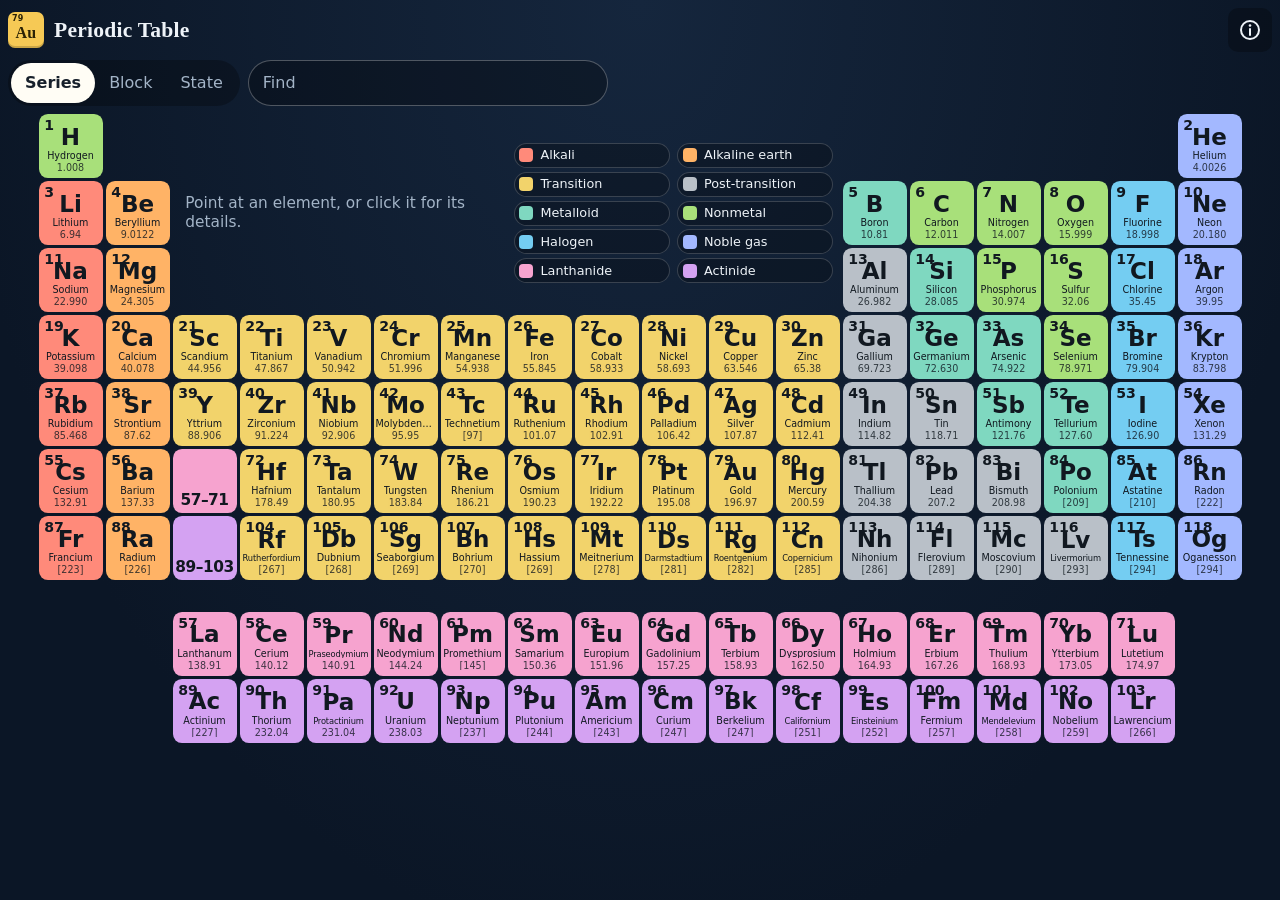
==== index.html @ 90e032f4 "Add browser periodic table with element details (1.0.0) An interactive periodic table as a static pa" ====
<!doctype html>
<html lang="en">
<head>
<meta charset="utf-8">
<meta name="viewport" content="width=device-width, initial-scale=1, viewport-fit=cover">
<meta name="theme-color" content="#0b1626">
<meta name="description" content="An interactive periodic table: tap any element, or slide a finger across the table, to see each element's details.">
<title>Periodic Table</title>
<link rel="icon" href="data:image/svg+xml,<svg xmlns=%22http://www.w3.org/2000/svg%22 viewBox=%220 0 100 100%22><rect width=%22100%22 height=%22100%22 rx=%2220%22 fill=%22%23f6c955%22/><text x=%2250%22 y=%2268%22 text-anchor=%22middle%22 font-family=%22Georgia,serif%22 font-size=%2252%22 font-weight=%22700%22 fill=%22%232b2205%22>Au</text></svg>">
<link rel="stylesheet" href="css/style.css">
</head>
<body>
<div class="app">
  <header id="topbar" class="topbar">
    <h1 class="brand"><span class="brand-tile" aria-hidden="true"><small>79</small>Au</span><span class="brand-text">Periodic Table</span></h1>
    <button id="btn-about" class="icon-btn" aria-label="About">
      <svg viewBox="0 0 24 24" aria-hidden="true">
        <circle class="line" cx="12" cy="12" r="9"/>
        <path class="line" d="M12 11v6"/>
        <circle cx="12" cy="7.5" r="1.3"/>
      </svg>
    </button>
  </header>

  <main id="explore" class="screen explore" data-layout="stack">
    <div id="toolbar" class="toolbar">
      <div class="choice" data-setting="color" role="group" aria-label="Color by">
        <button data-value="category">Series</button>
        <button data-value="block">Block</button>
        <button data-value="state">State</button>
      </div>
      <input id="find" class="find" type="search" placeholder="Find" aria-label="Find an element by name, symbol or number" autocomplete="off" autocapitalize="off" autocorrect="off" spellcheck="false" enterkeyhint="go">
    </div>
    <div id="board-wrap" class="board-wrap">
      <div id="ptable" class="ptable" data-color="category" data-size="s"></div>
    </div>
    <div id="legend" class="legend" role="group" aria-label="Key: tap one to pick out those elements"></div>
    <p id="hint" class="hint muted" role="status" aria-live="polite"></p>
  </main>
</div>

<div id="details" class="overlay sheet" hidden>
  <div class="dialog details" role="dialog" aria-modal="true" aria-labelledby="details-name" tabindex="-1">
    <header class="details-top">
      <div id="details-tile" class="tile big"></div>
      <div class="details-title">
        <h2 id="details-name"></h2>
        <p id="details-cat"></p>
      </div>
      <button class="icon-btn" data-close aria-label="Close">
        <svg viewBox="0 0 24 24" aria-hidden="true"><path class="line" d="M6 6l12 12M18 6L6 18"/></svg>
      </button>
    </header>
    <div id="details-body" class="details-body"></div>
    <footer class="details-nav">
      <button id="btn-prev" class="btn"></button>
      <button id="btn-next" class="btn"></button>
    </footer>
  </div>
</div>

<div id="about" class="overlay" hidden>
  <div class="dialog">
    <h2>Periodic Table</h2>
    <p id="about-version"></p>
    <p class="muted">If this is older than you expect, refresh the page. Browsers can hold on to the previous version for a few minutes after an update.</p>
    <p class="muted">Element data: <a href="https://pubchem.ncbi.nlm.nih.gov/ptable/" target="_blank" rel="noopener">PubChem</a>, National Library of Medicine. The series follow PubChem's grouping; atomic weights are IUPAC's standard values, as school tables print them.</p>
    <p><a href="https://github.com/menaechmus/PeriodicTable" target="_blank" rel="noopener">Source on GitHub</a></p>
    <button class="btn primary" data-close>Close</button>
  </div>
</div>

<script type="module" src="js/ui.js"></script>
</body>
</html>
---- css/style.css ----
:root {
  --bg: #15263d;
  --bg-deep: #0b1626;
  --ink: #eef3f8;
  --muted: #a3b4c7;
  --paper: #fffdf5;
  --gold: #f6c955;
  --tip: #9fe8ff;
  --warn: #ffb4a3;
  --panel: #182c46; /* boxes */
  --on-fill: #111820; /* writing on a coloured tile */
  /* The ten series. Light fills, so the dark symbols on them stay easy to
     read even on a phone's smallest tiles. */
  --alkali: #ff8a7a;
  --alkaline: #ffb366;
  --transition: #f2d36b;
  --post: #b9c0c8;
  --metalloid: #7fd8c0;
  --nonmetal: #a8e07a;
  --halogen: #74cdf2;
  --noble: #a3b8ff;
  --lanthanide: #f6a3cf;
  --actinide: #d4a2f2;
  /* Blocks */
  --s: #ff9f80;
  --p: #8fd6f5;
  --d: #f2d36b;
  --f: #c9a6f5;
  /* At room temperature */
  --solid: #e3d5b8;
  --liquid: #6fc3f0;
  --gas: #ffb0c4;
  --unknown: #8a97a8;
}

* { box-sizing: border-box; }
[hidden] { display: none !important; }

html {
  background: var(--bg-deep);
  -webkit-text-size-adjust: 100%;
}

body {
  margin: 0;
  min-height: 100vh;
  min-height: 100dvh;
  background: radial-gradient(ellipse at 50% 0%, var(--bg), var(--bg-deep) 75%) fixed;
  color: var(--ink);
  font: 16px/1.4 system-ui, -apple-system, 'Segoe UI', Roboto, sans-serif;
  -webkit-tap-highlight-color: transparent;
  touch-action: manipulation;
  -webkit-user-select: none;
  user-select: none;
}

h1, h2, h3, p, figure, ol, ul, dl, dd { margin: 0; }

button {
  font: inherit;
  color: inherit;
  cursor: pointer;
}

:focus-visible {
  outline: 3px solid var(--tip);
  outline-offset: 2px;
}

.muted {
  color: var(--muted);
  font-size: 0.85rem;
}

.app {
  display: flex;
  flex-direction: column;
  gap: 8px;
  max-width: 1280px;
  min-height: 100vh;
  min-height: 100dvh;
  margin: 0 auto;
  padding: max(8px, env(safe-area-inset-top)) max(8px, env(safe-area-inset-right))
    max(8px, env(safe-area-inset-bottom)) max(8px, env(safe-area-inset-left));
}

/* Top bar */

.topbar {
  display: flex;
  align-items: center;
  gap: 8px;
  min-height: 44px;
}

.brand {
  display: flex;
  flex: 1;
  align-items: center;
  gap: 10px;
  min-width: 0;
  font: 700 1.35rem Georgia, 'Times New Roman', serif;
  letter-spacing: 0.01em;
  white-space: nowrap;
}

.brand-text {
  overflow: hidden;
  text-overflow: ellipsis;
}

/* A little gold tile, like the HomePage card's. */
.brand-tile {
  position: relative;
  display: grid;
  flex: none;
  place-items: center;
  width: 36px;
  height: 36px;
  padding-top: 5px;
  border-radius: 7px;
  background: var(--gold);
  box-shadow: inset 0 -2px 0 rgba(0, 0, 0, 0.18);
  color: #2b2205;
  font-size: 1rem;
}

.brand-tile small {
  position: absolute;
  top: 2px;
  left: 4px;
  font: 600 0.5rem system-ui, sans-serif;
}

/* Buttons */

.btn {
  min-height: 48px;
  padding: 10px 18px;
  border: 1px solid rgba(255, 255, 255, 0.28);
  border-radius: 12px;
  background: rgba(255, 255, 255, 0.08);
  font-weight: 600;
}

.btn,
.choice button { white-space: nowrap; }

.btn.primary {
  border-color: var(--gold);
  background: var(--gold);
  color: #2b2205;
}

.btn.danger { color: var(--warn); }

.btn:disabled {
  opacity: 0.45;
  cursor: default;
}

.row {
  display: flex;
  gap: 8px;
}

.row > * { flex: 1; }

.icon-btn {
  flex: none;
  width: 44px;
  height: 44px;
  border: 0;
  border-radius: 10px;
  background: rgba(0, 0, 0, 0.28);
  font-size: 1.2rem;
}

.icon-btn svg {
  display: block;
  width: 24px;
  height: 24px;
  margin: auto;
  fill: currentColor;
}

.icon-btn svg .line {
  fill: none;
  stroke: currentColor;
  stroke-linecap: round;
  stroke-width: 2;
}

.choice {
  display: flex;
  padding: 3px;
  border-radius: 999px;
  background: rgba(0, 0, 0, 0.28);
}

.choice button {
  min-height: 40px;
  padding: 8px 14px;
  border: 0;
  border-radius: 999px;
  background: none;
  color: var(--muted);
}

.choice button[aria-pressed='true'] {
  background: var(--paper);
  color: #17202b;
  font-weight: 600;
}

/* The table screen */

.explore {
  display: grid;
  align-content: start;
  gap: 8px;
}

.toolbar {
  display: flex;
  flex-wrap: wrap;
  align-items: center;
  gap: 8px;
}

.find {
  flex: 1 1 110px;
  min-width: 0;
  max-width: 360px;
  min-height: 46px;
  padding: 6px 14px;
  border: 1px solid rgba(255, 255, 255, 0.28);
  border-radius: 999px;
  background: rgba(0, 0, 0, 0.28);
  color: var(--ink);
  font: inherit;
  -webkit-user-select: text;
  user-select: text;
}

.find::placeholder { color: var(--muted); }

.board-wrap { min-width: 0; }

/* The table. ui.js works out --cell (one tile's width) and --gap from the
   room there is, and data-size from --cell: s shows symbols only, m adds the
   atomic number, l the name and weight too. */
.ptable {
  --cell: 18px;
  --gap: 1px;
  display: grid;
  grid-template-columns: repeat(18, var(--cell));
  grid-template-rows: repeat(7, var(--cell)) calc(var(--cell) * 0.4) repeat(2, var(--cell));
  justify-content: center;
  gap: var(--gap);
  /* A finger can slide across the table without scrolling the page, or
     bringing up the phone's press-and-hold menu. */
  touch-action: none;
  -webkit-touch-callout: none;
}

[data-cat='alkali'] { --cat: var(--alkali); }
[data-cat='alkaline'] { --cat: var(--alkaline); }
[data-cat='transition'] { --cat: var(--transition); }
[data-cat='post'] { --cat: var(--post); }
[data-cat='metalloid'] { --cat: var(--metalloid); }
[data-cat='nonmetal'] { --cat: var(--nonmetal); }
[data-cat='halogen'] { --cat: var(--halogen); }
[data-cat='noble'] { --cat: var(--noble); }
[data-cat='lanthanide'] { --cat: var(--lanthanide); }
[data-cat='actinide'] { --cat: var(--actinide); }
[data-block='s'] { --blk: var(--s); }
[data-block='p'] { --blk: var(--p); }
[data-block='d'] { --blk: var(--d); }
[data-block='f'] { --blk: var(--f); }
[data-state='solid'] { --st: var(--solid); }
[data-state='liquid'] { --st: var(--liquid); }
[data-state='gas'] { --st: var(--gas); }
[data-state='unknown'] { --st: var(--unknown); }

.ptable[data-color='category'] .cell { --fill: var(--cat); }
.ptable[data-color='block'] .cell { --fill: var(--blk); }
.ptable[data-color='state'] .cell { --fill: var(--st); }
.ptable[data-color='state'] .cell.ref { --fill: rgba(255, 255, 255, 0.14); color: var(--muted); }

.cell {
  position: relative;
  display: grid;
  place-content: center;
  justify-items: center;
  min-width: 0;
  padding: 0;
  overflow: hidden;
  border: 0;
  border-radius: calc(var(--cell) * 0.14);
  background: var(--fill);
  color: var(--on-fill);
  font-variant-numeric: tabular-nums;
  line-height: 1;
  transition: opacity 0.15s, transform 0.1s;
}

.cell .sym {
  font-size: calc(var(--cell) * 0.52);
  font-weight: 700;
}

.cell .num,
.cell .name,
.cell .mass { display: none; }

.ptable[data-size='m'] .cell .sym {
  margin-top: calc(var(--cell) * 0.14);
  font-size: calc(var(--cell) * 0.44);
}

.ptable[data-size='m'] .cell .num,
.ptable[data-size='l'] .cell .num {
  position: absolute;
  top: calc(var(--cell) * 0.07);
  left: calc(var(--cell) * 0.09);
  display: block;
  font-size: calc(var(--cell) * 0.22);
  font-weight: 600;
}

.ptable[data-size='l'] .cell {
  place-content: end center;
  padding-bottom: calc(var(--cell) * 0.08);
}

.ptable[data-size='l'] .cell .sym { font-size: calc(var(--cell) * 0.36); }

.ptable[data-size='l'] .cell .name,
.ptable[data-size='l'] .cell .mass {
  display: block;
  max-width: calc(var(--cell) - 4px);
  margin-top: calc(var(--cell) * 0.04);
  overflow: hidden;
  font-size: calc(var(--cell) * 0.15);
  text-overflow: ellipsis;
  white-space: nowrap;
}

.ptable[data-size='l'] .cell[data-long] .name {
  font-size: calc(var(--cell) * 0.13);
  letter-spacing: -0.02em;
}

.ptable[data-size='l'] .cell .mass { opacity: 0.8; }

/* The two pointers down to the f-block rows. */
.cell.ref .sym {
  font-size: calc(var(--cell) * 0.27);
  font-weight: 600;
  letter-spacing: -0.03em;
}

.ptable[data-size='m'] .cell.ref .sym,
.ptable[data-size='l'] .cell.ref .sym { margin: 0; font-size: calc(var(--cell) * 0.24); }

/* Too small to read on a phone's tiles: the colour alone points the way. */
.ptable[data-size='s'] .cell.ref .sym { display: none; }

/* Picked out by the key or by Find: everything else fades. */
.ptable.picking .cell:not(.lit) { opacity: 0.2; }

/* The element under a finger or the mouse, or reached by the arrow keys. */
.cell.at {
  z-index: 1;
  outline: 2px solid var(--ink);
  outline-offset: 1px;
  transform: scale(1.1);
}

/* The element whose details were last opened. */
.cell.current { box-shadow: 0 0 0 2px var(--gold); }

.cell:focus-visible { z-index: 2; }

/* The empty corner over groups 3 to 12 shows the element being pointed at. */
.preview {
  display: flex;
  grid-row: 1 / span 3;
  grid-column: 3 / span 10;
  align-items: center;
  gap: calc(var(--cell) * 0.3);
  min-width: 0;
  padding: 0 calc(var(--cell) * 0.2);
  pointer-events: none;
}

.explore[data-layout='wide'] .preview { grid-column: 3 / span 5; }

.preview .tile {
  --size: calc(var(--cell) * 2.8);
  flex: none;
}

/* Beside the key there is less room across. */
.explore[data-layout='wide'] .preview .tile { --size: calc(var(--cell) * 2.1); }

.preview-text {
  display: grid;
  min-width: 0;
  gap: 2px;
  font-size: max(11px, calc(var(--cell) * 0.24));
  line-height: 1.15;
}

.preview-text b {
  overflow: hidden;
  font-size: max(14px, calc(var(--cell) * 0.3));
  text-overflow: ellipsis;
  white-space: nowrap;
}

.preview-text span { color: var(--muted); }

.preview-hint {
  color: var(--muted);
  font-size: max(11px, calc(var(--cell) * 0.24));
  line-height: 1.25;
}

/* An element tile, for the preview and the details box: number, symbol and
   weight on its series' colour. */
.tile {
  --size: 64px;
  position: relative;
  display: grid;
  flex: none;
  place-content: center;
  justify-items: center;
  width: var(--size);
  height: var(--size);
  border-radius: calc(var(--size) * 0.14);
  background: var(--cat);
  box-shadow: inset 0 calc(var(--size) * -0.04) 0 rgba(0, 0, 0, 0.16);
  color: var(--on-fill);
  line-height: 1;
}

.tile .num {
  position: absolute;
  top: calc(var(--size) * 0.08);
  left: calc(var(--size) * 0.1);
  font-size: calc(var(--size) * 0.2);
  font-weight: 600;
}

.tile .sym {
  margin-top: calc(var(--size) * 0.1);
  font-size: calc(var(--size) * 0.44);
  font-weight: 700;
}

.tile .mass {
  margin-top: calc(var(--size) * 0.06);
  font-size: calc(var(--size) * 0.14);
}

/* The key */

.legend {
  display: flex;
  flex-wrap: wrap;
  gap: 6px;
}

.chip {
  display: inline-flex;
  align-items: center;
  gap: 7px;
  min-height: 34px;
  padding: 4px 12px 4px 7px;
  border: 1px solid rgba(255, 255, 255, 0.18);
  border-radius: 999px;
  background: rgba(0, 0, 0, 0.25);
  font-size: 0.82rem;
  white-space: nowrap;
}

.chip i {
  flex: none;
  width: 16px;
  height: 16px;
  border-radius: 4px;
  background: var(--fill);
}

.chip[aria-pressed='true'] {
  border-color: var(--paper);
  background: var(--paper);
  color: #17202b;
  font-weight: 600;
}

/* "Alkaline earth metals" in full, or "Alkaline earth" where room is short. */
.chip .short { display: none; }

.explore[data-layout='side'] .chip .long,
.legend.in-grid .chip .long { display: none; }

.explore[data-layout='side'] .chip .short,
.legend.in-grid .chip .short { display: inline; }

/* Wide screens: the key sits in the empty corner, beside the preview. */
.legend.in-grid {
  display: grid;
  grid-row: 1 / span 3;
  grid-column: 8 / span 5;
  grid-template-columns: 1fr 1fr;
  align-content: center;
  gap: calc(var(--cell) * 0.06) calc(var(--cell) * 0.12);
  padding: 0 calc(var(--cell) * 0.1);
}

.legend.in-grid .chip {
  min-height: 0;
  padding: calc(var(--cell) * 0.04) calc(var(--cell) * 0.14) calc(var(--cell) * 0.04) calc(var(--cell) * 0.07);
  font-size: max(11px, calc(var(--cell) * 0.2));
}

.legend.in-grid .chip i {
  width: calc(var(--cell) * 0.22);
  height: calc(var(--cell) * 0.22);
}

.hint { min-height: 1.2em; }

/* A phone on its side: the table down the left, the controls and key beside it. */
.explore[data-layout='side'] {
  grid-template-columns: auto minmax(0, 1fr);
  grid-template-areas: 'board tools' 'board legend' 'board hint';
  grid-template-rows: auto auto 1fr;
  align-items: start;
  column-gap: 12px;
}

.explore[data-layout='side'] .board-wrap { grid-area: board; }
.explore[data-layout='side'] .toolbar { grid-area: tools; }
.explore[data-layout='side'] .legend {
  grid-area: legend;
  display: grid;
  grid-template-columns: 1fr 1fr;
  gap: 3px;
}
.explore[data-layout='side'] .hint { grid-area: hint; }

.explore[data-layout='side'] .toolbar .choice { width: 100%; }
.explore[data-layout='side'] .toolbar .choice button { flex: 1; min-height: 34px; padding: 4px 6px; font-size: 0.85rem; }
.explore[data-layout='side'] .find { flex-basis: 100%; min-height: 36px; }

.explore[data-layout='side'] .chip {
  min-width: 0;
  min-height: 26px;
  padding: 1px 6px 1px 5px;
  font-size: 0.72rem;
}

.explore[data-layout='side'] .chip i {
  width: 12px;
  height: 12px;
}

@media (max-width: 359px) {
  .choice button { padding-inline: 10px; }
  .chip { min-height: 30px; padding-inline: 5px 9px; font-size: 0.78rem; }
}

/* Overlays */

.overlay {
  position: fixed;
  inset: 0;
  z-index: 10;
  display: grid;
  place-items: center;
  overflow: auto;
  overscroll-behavior: contain;
  padding: 16px;
  background: rgba(3, 9, 18, 0.8);
}

.dialog {
  display: grid;
  gap: 12px;
  width: min(100%, 380px);
  padding: 20px;
  border: 1px solid rgba(255, 255, 255, 0.18);
  border-radius: 16px;
  background: var(--panel);
  box-shadow: 0 12px 40px rgba(0, 0, 0, 0.5);
  text-align: center;
}

.dialog.wide {
  width: min(100%, 520px);
  text-align: left;
}

.dialog h2 { font-size: 1.4rem; }
.dialog a { color: var(--tip); }

.dialog h3 {
  color: var(--muted);
  font-size: 0.8rem;
  letter-spacing: 0.06em;
  text-transform: uppercase;
}

.facts {
  display: grid;
  grid-template-columns: 1fr auto;
  gap: 4px 12px;
  font-variant-numeric: tabular-nums;
}

.facts dt { color: var(--muted); }

.facts dd {
  font-weight: 600;
  text-align: right;
}

/* An element's details: a sheet over the whole screen on a phone, a box on
   anything bigger. */
.details {
  width: min(100%, 560px);
  max-height: calc(100vh - 32px);
  max-height: calc(100dvh - 32px);
  overflow: auto;
  gap: 0;
  padding: 0;
  text-align: left;
  -webkit-user-select: text;
  user-select: text;
}

/* Focused when it opens, for screen readers and the arrow keys; no ring. */
.details:focus { outline: none; }

.details-top {
  display: flex;
  align-items: center;
  gap: 14px;
  padding: 18px 18px 6px;
}

.details-title {
  flex: 1;
  min-width: 0;
}

.details-title h2 {
  font: 700 1.6rem Georgia, 'Times New Roman', serif;
  overflow-wrap: anywhere;
}

.details-title p { color: var(--muted); }

.details-body {
  display: grid;
  gap: 18px;
  padding: 12px 18px 18px;
}

.details-body section {
  display: grid;
  gap: 8px;
}

.details-body p { line-height: 1.45; }

.details-body sup { font-size: 0.7em; line-height: 0; }

.atom {
  display: grid;
  justify-items: center;
  gap: 4px;
}

.bohr {
  display: block;
  width: min(210px, 62vw);
  height: auto;
}

.bohr .ring {
  fill: none;
  stroke: rgba(255, 255, 255, 0.3);
}

.bohr .electron { fill: var(--ink); }
.bohr .nucleus { fill: var(--cat); }

.bohr text {
  fill: var(--on-fill);
  font: 700 12px system-ui, sans-serif;
}

.details-nav {
  position: sticky;
  bottom: 0;
  display: flex;
  gap: 8px;
  padding: 10px 18px max(12px, env(safe-area-inset-bottom));
  border-top: 1px solid rgba(255, 255, 255, 0.12);
  background: var(--panel);
}

.details-nav .btn {
  flex: 1;
  min-height: 44px;
  padding-inline: 10px;
  font-variant-numeric: tabular-nums;
}

.details-nav .btn:last-child { text-align: right; }

@media (max-width: 600px), (max-height: 520px) {
  .overlay.sheet {
    place-items: stretch;
    padding: 0;
  }

  /* The overlay scrolls, not the box, so the Previous / Next bar stays at
     the bottom of the screen. The box stretches to fill the screen when it
     is short, and grows with what it holds when it is long: a percentage
     min-height here would stop it growing past the screen. */
  .overlay.sheet .details {
    width: 100%;
    max-height: none;
    overflow: visible;
    border: 0;
    border-radius: 0;
    grid-template-rows: auto 1fr auto;
  }

  .overlay.sheet .details-top { padding-top: max(16px, env(safe-area-inset-top)); }
}

@media (prefers-reduced-motion: reduce) {
  *,
  *::before,
  *::after {
    animation: none !important;
    transition: none !important;
  }
}
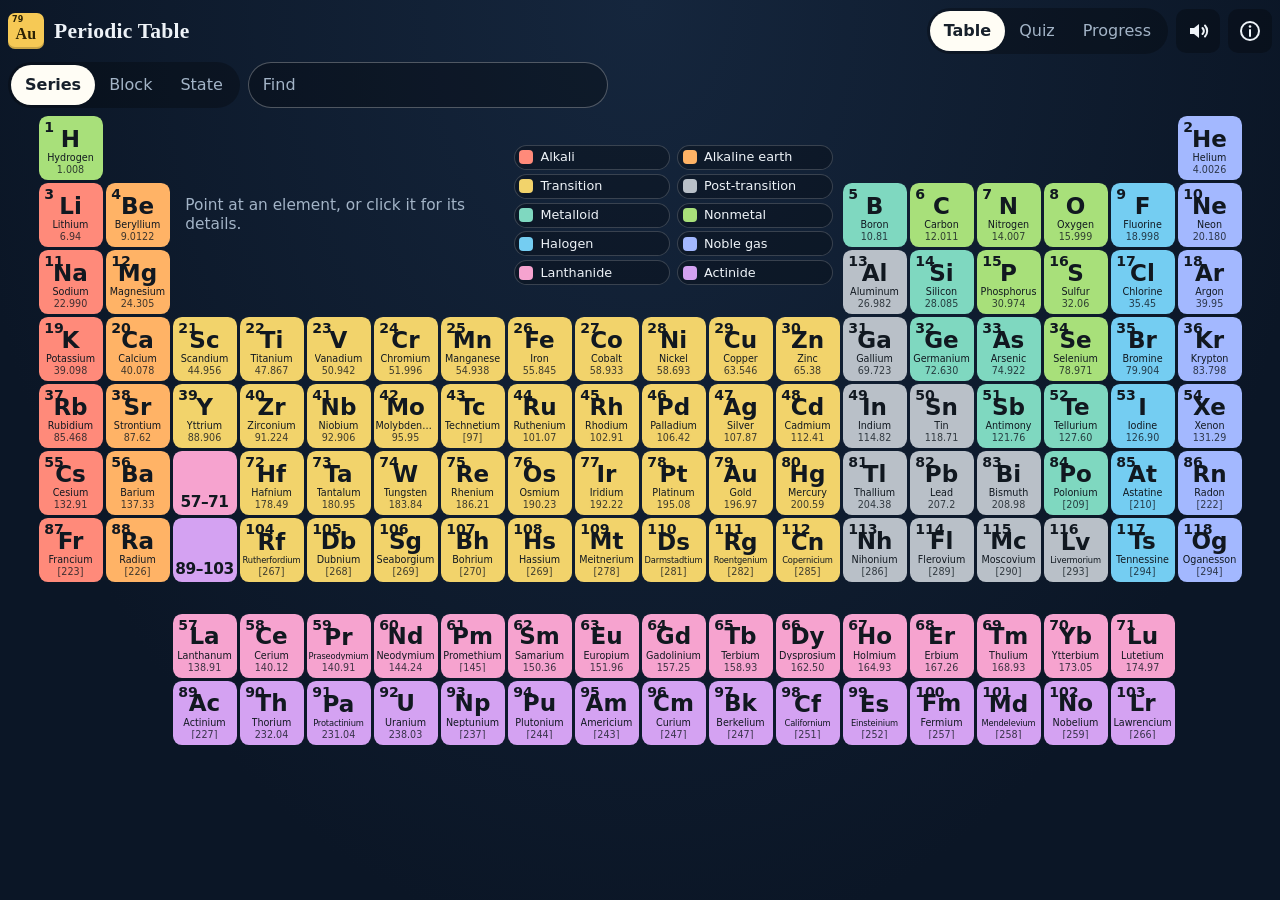
==== commit d7345261: "Add a name and symbol quiz that tracks what you know (1.1.0) - Table, Quiz and Progress pages, and a" ====
--- a/index.html
+++ b/index.html
@@ -4,7 +4,7 @@
 <meta charset="utf-8">
 <meta name="viewport" content="width=device-width, initial-scale=1, viewport-fit=cover">
 <meta name="theme-color" content="#0b1626">
-<meta name="description" content="An interactive periodic table: tap any element, or slide a finger across the table, to see each element's details.">
+<meta name="description" content="An interactive periodic table: tap any element, or slide a finger across the table, to see its details, then learn the names and symbols with a quiz that keeps track of what you know.">
 <title>Periodic Table</title>
 <link rel="icon" href="data:image/svg+xml,<svg xmlns=%22http://www.w3.org/2000/svg%22 viewBox=%220 0 100 100%22><rect width=%22100%22 height=%22100%22 rx=%2220%22 fill=%22%23f6c955%22/><text x=%2250%22 y=%2268%22 text-anchor=%22middle%22 font-family=%22Georgia,serif%22 font-size=%2252%22 font-weight=%22700%22 fill=%22%232b2205%22>Au</text></svg>">
 <link rel="stylesheet" href="css/style.css">
@@ -13,6 +13,18 @@
 <div class="app">
   <header id="topbar" class="topbar">
     <h1 class="brand"><span class="brand-tile" aria-hidden="true"><small>79</small>Au</span><span class="brand-text">Periodic Table</span></h1>
+    <nav id="tabs" class="tabs choice" aria-label="Pages">
+      <button data-view="explore" aria-pressed="true">Table</button>
+      <button data-view="quiz" aria-pressed="false">Quiz</button>
+      <button data-view="progress" aria-pressed="false">Progress</button>
+    </nav>
+    <button id="btn-sound" class="icon-btn" aria-label="Sound" aria-pressed="true">
+      <svg viewBox="0 0 24 24" aria-hidden="true">
+        <path d="M4 9v6h4l5 4V5L8 9z"/>
+        <path class="line on" d="M16.5 9a4.5 4.5 0 0 1 0 6M19 6.5a8 8 0 0 1 0 11"/>
+        <path class="line off" d="M17 9.5l5 5M22 9.5l-5 5"/>
+      </svg>
+    </button>
     <button id="btn-about" class="icon-btn" aria-label="About">
       <svg viewBox="0 0 24 24" aria-hidden="true">
         <circle class="line" cx="12" cy="12" r="9"/>
@@ -36,6 +48,86 @@
     </div>
     <div id="legend" class="legend" role="group" aria-label="Key: tap one to pick out those elements"></div>
     <p id="hint" class="hint muted" role="status" aria-live="polite"></p>
+  </main>
+
+  <main id="quiz" class="screen quiz" data-phase="setup" hidden>
+    <section id="quiz-setup" class="quiz-setup">
+      <div class="option stacked">
+        <h2 class="label">Quiz</h2>
+        <div class="choice" data-setting="quiz" role="group" aria-label="Quiz">
+          <button data-value="name">Symbol → name</button>
+          <button data-value="symbol">Name → symbol</button>
+        </div>
+      </div>
+      <div class="option stacked">
+        <h2 class="label">Elements</h2>
+        <div class="choice" data-setting="set" role="group" aria-label="Elements">
+          <button data-value="20">1–20</button>
+          <button data-value="36">1–36</button>
+          <button data-value="54">1–54</button>
+          <button data-value="86">1–86</button>
+          <button data-value="118">All</button>
+        </div>
+      </div>
+      <div class="option stacked">
+        <h2 class="label">Questions</h2>
+        <div class="choice" data-setting="length" role="group" aria-label="Questions">
+          <button data-value="10">10</button>
+          <button data-value="20">20</button>
+          <button data-value="0">Keep going</button>
+        </div>
+      </div>
+      <div id="setup-mastery" class="mastery"></div>
+      <button id="btn-start" class="btn primary">Start</button>
+    </section>
+
+    <section id="quiz-ask" class="quiz-ask" hidden>
+      <div class="quiz-bar">
+        <span id="quiz-count" class="quiz-count"></span>
+        <span id="quiz-score" class="quiz-score"></span>
+        <button id="btn-end" class="btn small">End</button>
+      </div>
+      <div class="prompt">
+        <div id="prompt-tile" class="tile"></div>
+        <p id="prompt-text" class="prompt-text"></p>
+        <p id="feedback" class="feedback" role="status" aria-live="polite"></p>
+      </div>
+      <form id="answer-form" class="answer">
+        <input id="answer" class="answer-input" type="text" aria-label="Your answer" autocomplete="off" autocapitalize="off" autocorrect="off" spellcheck="false" enterkeyhint="go">
+        <button id="btn-check" class="btn primary" type="submit">Check</button>
+      </form>
+      <div class="quiz-actions">
+        <button id="btn-showme" class="btn" type="button">Show me</button>
+        <button id="btn-onward" class="btn primary" type="button" hidden>Next</button>
+      </div>
+    </section>
+
+    <section id="quiz-done" class="quiz-done" hidden>
+      <h2 id="done-title"></h2>
+      <p id="done-facts" class="muted"></p>
+      <div id="done-more" class="done-more"></div>
+      <div class="row">
+        <button id="btn-again" class="btn primary">Again</button>
+        <button id="btn-practice" class="btn">Practice the misses</button>
+      </div>
+      <button id="btn-change" class="btn">Change quiz</button>
+    </section>
+  </main>
+
+  <main id="progress" class="screen explore" data-layout="stack" hidden>
+    <div id="progress-tools" class="toolbar">
+      <div class="choice" data-setting="shows" role="group" aria-label="Progress for">
+        <button data-value="name">Symbol → name</button>
+        <button data-value="symbol">Name → symbol</button>
+      </div>
+    </div>
+    <section class="progress-more">
+      <h3>Each set</h3>
+      <table id="progress-sets" class="grid"></table>
+      <h3>Recent rounds</h3>
+      <ol id="progress-rounds" class="rounds"></ol>
+      <button id="btn-reset" class="btn danger">Reset progress</button>
+    </section>
   </main>
 </div>
 
@@ -70,6 +162,8 @@
   </div>
 </div>
 
+<canvas id="party" width="0" height="0" aria-hidden="true"></canvas>
+
 <script type="module" src="js/ui.js"></script>
 </body>
 </html>
--- a/css/style.css
+++ b/css/style.css
@@ -31,6 +31,12 @@
   --liquid: #6fc3f0;
   --gas: #ffb0c4;
   --unknown: #8a97a8;
+  /* How well you know an element */
+  --new: #8a97a8;
+  --learning: #ffb366;
+  --almost: #e3e36b;
+  --mastered: #6fd08c;
+  --right: #9fe39b;
 }
 
 * { box-sizing: border-box; }
@@ -88,10 +94,33 @@
 
 .topbar {
   display: flex;
+  flex-wrap: wrap;
   align-items: center;
   gap: 8px;
   min-height: 44px;
 }
+
+/* The three pages. On a narrow phone they take a row of their own. */
+.tabs {
+  order: 3;
+  flex: 1 1 100%;
+}
+
+.tabs button { flex: 1; }
+
+@media (min-width: 560px) {
+  .tabs {
+    order: 0;
+    flex: 0 1 auto;
+  }
+
+  .tabs button { flex: none; }
+}
+
+/* The speaker shows sound waves when on and a cross when muted. */
+#btn-sound[aria-pressed='true'] .off,
+#btn-sound[aria-pressed='false'] .on { display: none; }
+#btn-sound[aria-pressed='false'] { color: var(--muted); }
 
 .brand {
   display: flex;
@@ -283,10 +312,23 @@
 [data-state='gas'] { --st: var(--gas); }
 [data-state='unknown'] { --st: var(--unknown); }
 
+[data-level='new'] { --lvl: var(--new); }
+[data-level='learning'] { --lvl: var(--learning); }
+[data-level='almost'] { --lvl: var(--almost); }
+[data-level='mastered'] { --lvl: var(--mastered); }
+
 .ptable[data-color='category'] .cell { --fill: var(--cat); }
 .ptable[data-color='block'] .cell { --fill: var(--blk); }
 .ptable[data-color='state'] .cell { --fill: var(--st); }
-.ptable[data-color='state'] .cell.ref { --fill: rgba(255, 255, 255, 0.14); color: var(--muted); }
+.ptable[data-color='progress'] .cell { --fill: var(--lvl); }
+
+/* Spots that aren't elements, or that a quiz doesn't ask about. */
+.ptable[data-color='state'] .cell.ref,
+.ptable[data-color='progress'] .cell.ref,
+.ptable[data-color='progress'] .cell[data-level='none'] {
+  --fill: rgba(255, 255, 255, 0.14);
+  color: var(--muted);
+}
 
 .cell {
   position: relative;
@@ -554,7 +596,16 @@
 .explore[data-layout='side'] .hint { grid-area: hint; }
 
 .explore[data-layout='side'] .toolbar .choice { width: 100%; }
-.explore[data-layout='side'] .toolbar .choice button { flex: 1; min-height: 34px; padding: 4px 6px; font-size: 0.85rem; }
+
+/* "Symbol → name" may take two lines in the narrow column. */
+.explore[data-layout='side'] .toolbar .choice button {
+  flex: 1;
+  min-height: 34px;
+  padding: 4px 6px;
+  font-size: 0.85rem;
+  line-height: 1.15;
+  white-space: normal;
+}
 .explore[data-layout='side'] .find { flex-basis: 100%; min-height: 36px; }
 
 .explore[data-layout='side'] .chip {
@@ -570,8 +621,259 @@
 }
 
 @media (max-width: 359px) {
+  .brand-text { display: none; }
   .choice button { padding-inline: 10px; }
   .chip { min-height: 30px; padding-inline: 5px 9px; font-size: 0.78rem; }
+}
+
+/* The quiz */
+
+.quiz {
+  display: block;
+  width: 100%;
+  max-width: 520px;
+  margin: 0 auto;
+}
+
+.quiz-setup,
+.quiz-ask,
+.quiz-done {
+  display: grid;
+  grid-template-columns: minmax(0, 1fr);
+  gap: 16px;
+}
+
+.option.stacked {
+  display: grid;
+  gap: 6px;
+}
+
+.label {
+  color: var(--muted);
+  font-size: 0.8rem;
+  font-weight: 600;
+  letter-spacing: 0.06em;
+  text-transform: uppercase;
+}
+
+.option.stacked .choice button {
+  flex: 1;
+  padding-inline: 6px;
+}
+
+.mastery {
+  display: grid;
+  gap: 6px;
+}
+
+/* Mastered, almost, learning and new, side by side. */
+.bar {
+  display: flex;
+  height: 12px;
+  overflow: hidden;
+  border-radius: 999px;
+  background: rgba(255, 255, 255, 0.1);
+}
+
+.bar i { background: var(--fill); }
+
+.btn.small {
+  min-height: 38px;
+  padding: 4px 14px;
+}
+
+.quiz-ask { gap: 14px; }
+
+.quiz-bar {
+  display: flex;
+  align-items: center;
+  gap: 10px;
+  font-variant-numeric: tabular-nums;
+}
+
+.quiz-count { font-weight: 600; }
+
+.quiz-score {
+  flex: 1;
+  color: var(--muted);
+}
+
+.prompt {
+  display: flex;
+  align-items: center;
+  gap: 16px;
+  min-height: 96px;
+}
+
+.prompt .tile { --size: 92px; }
+
+.prompt-text {
+  display: grid;
+  gap: 2px;
+  color: var(--muted);
+}
+
+.prompt-text b {
+  color: var(--ink);
+  font: 700 1.7rem Georgia, 'Times New Roman', serif;
+  overflow-wrap: anywhere;
+}
+
+.answer {
+  display: flex;
+  gap: 8px;
+}
+
+/* 20px text: smaller would make an iPhone zoom in on it. No width of its
+   own (a text box asks for about twenty letters), so it never pushes the
+   Check button off a narrow phone. */
+.answer-input {
+  flex: 1;
+  width: 0;
+  min-width: 0;
+  min-height: 52px;
+  padding: 8px 14px;
+  border: 2px solid rgba(255, 255, 255, 0.28);
+  border-radius: 12px;
+  background: rgba(0, 0, 0, 0.28);
+  color: var(--ink);
+  font: inherit;
+  font-size: 1.25rem;
+  -webkit-user-select: text;
+  user-select: text;
+}
+
+.answer-input::placeholder { color: var(--muted); }
+
+.quiz[data-phase='feedback'] .answer-input { opacity: 0.6; }
+
+/* The verdict takes the question's place beside the tile, so it shows above
+   a phone's keyboard. */
+.feedback {
+  font-size: 1.05rem;
+  line-height: 1.35;
+}
+
+.quiz[data-phase='feedback'] .prompt-text,
+.quiz[data-phase='asking'] .feedback { display: none; }
+
+/* A short screen: a smaller prompt keeps the answer box in the top half. */
+@media (max-height: 600px) {
+  .quiz-ask { gap: 10px; }
+  .prompt { min-height: 68px; gap: 12px; }
+  .prompt .tile { --size: 64px; }
+  .prompt-text b { font-size: 1.35rem; }
+  .feedback { font-size: 0.95rem; }
+}
+
+.feedback.right { color: var(--right); }
+.feedback.slip { color: var(--gold); }
+.feedback.wrong { color: var(--warn); }
+
+.quiz-actions {
+  display: flex;
+  gap: 8px;
+}
+
+.quiz-actions .btn { flex: 1; }
+
+.quiz-done h2 { font: 700 2rem Georgia, 'Times New Roman', serif; }
+
+.done-more {
+  display: grid;
+  gap: 12px;
+}
+
+.done-more p { line-height: 1.45; }
+
+/* Missed elements: tiles that open their details. */
+.tiles {
+  display: flex;
+  flex-wrap: wrap;
+  gap: 6px;
+}
+
+.tiles .tile {
+  --size: 54px;
+  padding: 0;
+  border: 0;
+  font: inherit;
+  cursor: pointer;
+}
+
+/* Progress */
+
+.progress-more {
+  display: grid;
+  grid-column: 1 / -1;
+  gap: 10px;
+  max-width: 640px;
+  margin-top: 8px;
+}
+
+.progress-more h3,
+.quiz-done h3 {
+  color: var(--muted);
+  font-size: 0.8rem;
+  letter-spacing: 0.06em;
+  text-transform: uppercase;
+}
+
+.grid {
+  width: 100%;
+  border-collapse: collapse;
+  font-variant-numeric: tabular-nums;
+}
+
+.grid th,
+.grid td {
+  padding: 6px 4px;
+  border-bottom: 1px solid rgba(255, 255, 255, 0.12);
+  text-align: right;
+}
+
+.grid th:first-child { text-align: left; }
+
+.grid thead th {
+  color: var(--muted);
+  font-size: 0.78rem;
+  font-weight: 500;
+}
+
+.rounds {
+  display: grid;
+  gap: 4px;
+  margin: 0;
+  padding: 0;
+  list-style: none;
+  font-variant-numeric: tabular-nums;
+}
+
+.rounds li {
+  display: flex;
+  gap: 10px;
+  padding: 6px 0;
+  border-bottom: 1px solid rgba(255, 255, 255, 0.12);
+}
+
+.rounds li span:first-child {
+  flex: none;
+  min-width: 7.5em;
+  color: var(--muted);
+}
+
+.rounds li span:nth-child(2) { flex: 1; }
+
+#btn-reset { justify-self: start; }
+
+/* Fireworks and confetti over everything, never in the way of a tap. */
+#party {
+  position: fixed;
+  inset: 0;
+  z-index: 30;
+  width: 100%;
+  height: 100%;
+  pointer-events: none;
 }
 
 /* Overlays */
